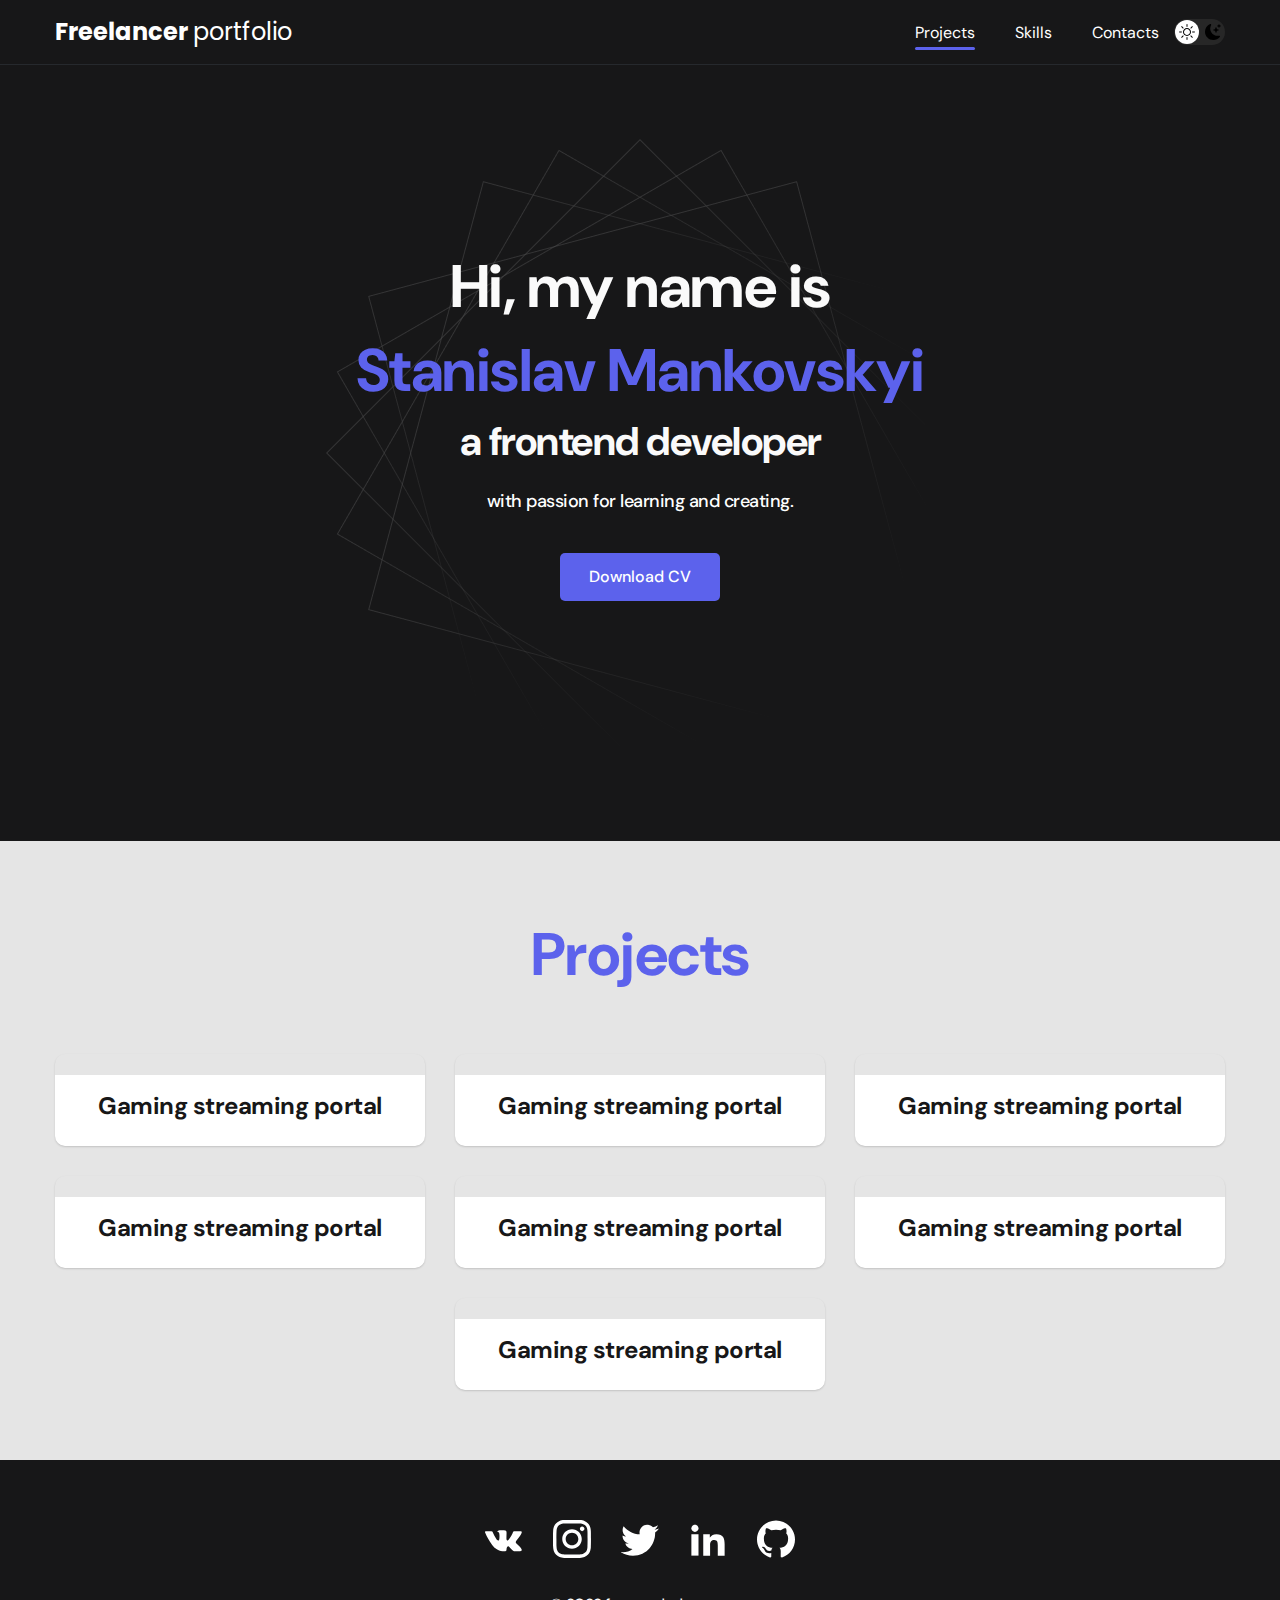
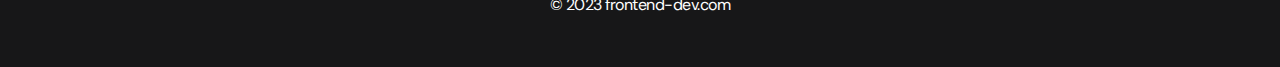
==== index.html @ e9ca7c25 "three-pages" ====
<!DOCTYPE html>
<html lang="en">
  <head>
    <meta charset="UTF-8" />
    <meta http-equiv="X-UA-Compatible" content="IE=edge" />
    <meta name="viewport" content="width=device-width, initial-scale=1.0" />
    <title>My resume</title>
    <link rel="stylesheet" href="./css/style.css" />
  </head>
  <body>
    <header class="header">
      <nav class="nav">
        <div class="container">
          <div class="nav__row">
            <a class="nav__icon" href="/index.html">
              <span class="nav__icon nav__icon--left">Freelancer </span
              >portfolio</a
            >

            <ul class="nav__list nav__list--active">
              <li class="nav__item">
                <a class="nav__link nav__link--current" href="/projectPage.html"
                  >Projects</a
                >
              </li>
              <li class="nav__item">
                <a class="nav__link" href="/skills.html">Skills</a>
              </li>
              <li class="nav__item">
                <a class="nav__link" href="/contacts.html">Contacts</a>
              </li>
            </ul>
            <div class="hamburger hamburger--active">
              <span class="bar"></span>
              <span class="bar"></span>
              <span class="bar"></span>
            </div>
            <button class="theme-btn" type="button">
              <img
                src="/images/theme-icons/white.svg"
                alt=""
                class="theme-btn__icon"
              />
              <img
                src="/images/theme-icons/moon.svg"
                alt=""
                class="theme-btn__icon"
              />
            </button>
          </div>
        </div>
      </nav>
    </header>
    <main>
      <section class="hero">
        <div class="hero__wrap">
          <span class="hero__title">
            Hi, my name is
            <span class="hero__name">Stanislav Mankovskyi</span>
          </span>
          <h1 class="hero__title hero__title--small">a frontend developer</h1>
          <p class="hero__bottom">with passion for learning and creating.</p>

          <button class="button">Download CV</button>
        </div>
      </section>
      <section class="projects">
        <div class="container">
          <h2 class="projects__title">Projects</h2>
          <ul class="projects__list">
            <li class="projects__item">
              <a href="#" class="projects__link">
                <div class="thumb">
                  <img
                    src="https://images.pexels.com/photos/33492/cat-red-cute-mackerel.jpg?auto=compress&cs=tinysrgb&h=480&w=640"
                    alt=""
                    class="projects__img"
                  />
                  <div class="projects-wrap__name">
                    <p class="projects__name">Gaming streaming portal</p>
                  </div>
                </div>
              </a>
            </li>
            <li class="projects__item">
              <a href="#" class="projects__link">
                <div class="thumb">
                  <img
                    src="https://images.pexels.com/photos/33492/cat-red-cute-mackerel.jpg?auto=compress&cs=tinysrgb&h=480&w=640"
                    alt=""
                    class="projects__img"
                  />
                  <div class="projects-wrap__name">
                    <p class="projects__name">Gaming streaming portal</p>
                  </div>
                </div>
              </a>
            </li>
            <li class="projects__item">
              <a href="#" class="projects__link">
                <div class="thumb">
                  <img
                    src="https://images.pexels.com/photos/33492/cat-red-cute-mackerel.jpg?auto=compress&cs=tinysrgb&h=480&w=640"
                    alt=""
                    class="projects__img"
                  />
                  <div class="projects-wrap__name">
                    <p class="projects__name">Gaming streaming portal</p>
                  </div>
                </div>
              </a>
            </li>
            <li class="projects__item">
              <a href="#" class="projects__link">
                <div class="thumb">
                  <img
                    src="https://images.pexels.com/photos/33492/cat-red-cute-mackerel.jpg?auto=compress&cs=tinysrgb&h=480&w=640"
                    alt=""
                    class="projects__img"
                  />
                  <div class="projects-wrap__name">
                    <p class="projects__name">Gaming streaming portal</p>
                  </div>
                </div>
              </a>
            </li>
            <li class="projects__item">
              <a href="#" class="projects__link">
                <div class="thumb">
                  <img
                    src="https://images.pexels.com/photos/33492/cat-red-cute-mackerel.jpg?auto=compress&cs=tinysrgb&h=480&w=640"
                    alt=""
                    class="projects__img"
                  />
                  <div class="projects-wrap__name">
                    <p class="projects__name">Gaming streaming portal</p>
                  </div>
                </div>
              </a>
            </li>
            <li class="projects__item">
              <a href="#" class="projects__link">
                <div class="thumb">
                  <img
                    src="https://images.pexels.com/photos/33492/cat-red-cute-mackerel.jpg?auto=compress&cs=tinysrgb&h=480&w=640"
                    alt=""
                    class="projects__img"
                  />
                  <div class="projects-wrap__name">
                    <p class="projects__name">Gaming streaming portal</p>
                  </div>
                </div>
              </a>
            </li>
            <li class="projects__item">
              <a href="#" class="projects__link">
                <div class="thumb">
                  <img
                    src="https://images.pexels.com/photos/33492/cat-red-cute-mackerel.jpg?auto=compress&cs=tinysrgb&h=480&w=640"
                    alt=""
                    class="projects__img"
                  />
                  <div class="projects-wrap__name">
                    <p class="projects__name">Gaming streaming portal</p>
                  </div>
                </div>
              </a>
            </li>
          </ul>
        </div>
      </section>
    </main>
    <footer class="footer">
      <ul class="footer-socials-list">
        <li class="footer-socials-list__item">
          <a href="#" class="footer-socials-list__link">
            <svg class="footer-socials-list__icon" width="38" height="38">
              <use href="./images/symbol-defs.svg#icon-vk"></use>
            </svg>
          </a>
        </li>
        <li class="footer-socials-list__item">
          <a href="#" class="footer-socials-list__link">
            <svg class="footer-socials-list__icon" width="38" height="38">
              <use href="./images/symbol-defs.svg#icon-instagram"></use>
            </svg>
          </a>
        </li>
        <li class="footer-socials-list__item">
          <a href="#" class="footer-socials-list__link">
            <svg class="footer-socials-list__icon" width="38" height="38">
              <use href="./images/symbol-defs.svg#icon-twitter"></use>
            </svg>
          </a>
        </li>
        <li class="footer-socials-list__item">
          <a href="#" class="footer-socials-list__link">
            <svg class="footer-socials-list__icon" width="38" height="38">
              <use href="./images/symbol-defs.svg#icon-linkedin2"></use>
            </svg>
          </a>
        </li>
        <li class="footer-socials-list__item">
          <a href="#" class="footer-socials-list__link">
            <svg class="footer-socials-list__icon" width="38" height="38">
              <use href="./images/symbol-defs.svg#icon-github"></use>
            </svg>
          </a>
        </li>
      </ul>
      <p class="footer__year">© 2023 frontend-dev.com</p>
    </footer>
    <script src="/script.js"></script>
  </body>
</html>
---- css/style.css ----
@import "./reset.css";
@import url("https://fonts.googleapis.com/css2?family=DM+Sans:wght@400;500;700&family=Poppins:wght@400;500;700&display=swap");

/* font-family: 'DM Sans', sans-serif;
font-family: 'Poppins', sans-serif; */

:root {
  /* colors */
  --dark-bg-color-text: #171718;
  --white-bg-color: #e5e5e5;
  --title-color-btn: #5c62ec;
  --white-color: #ffffff;

  /* fonts */
}

html,
body {
  font-family: "DM Sans", sans-serif;
  letter-spacing: -0.5px;
}
.container {
  margin: 0 auto;
  padding: 0 15px;
  max-width: 1200px;
}

.header {
  background-color: var(--dark-bg-color-text);
}

.nav {
  border-bottom: 1px solid #26292d;
  letter-spacing: normal;
}
.nav__row {
  display: flex;
  align-items: center;
  justify-content: flex-end;
}

.nav__icon {
  margin-right: auto;
  padding-top: 20px;
  padding-bottom: 20px;
  color: var(--white-color);
  font-family: "Poppins";
  font-style: normal;
  font-weight: 400;
  font-size: 24px;
  line-height: 1;
}
.nav__icon--left {
  font-weight: 700;
}

.nav__list {
  display: flex;
  gap: 40px;
}

.nav__item {
  padding-top: 20px;
  padding-bottom: 20px;
}
/* .nav__item:not(:last-child) {
  margin-right: 40px;
} */

.nav__link {
  position: relative;
  padding-top: 20px;
  padding-bottom: 20px;
  color: var(--white-color);
  transition: opacity 250ms cubic-bezier(0.4, 0, 0.2, 1);
}
.nav__link:hover {
  opacity: 0.8;
}

.nav__link--current::after {
  content: "";
  border-radius: 2px;
  position: absolute;
  margin-top: 4px;
  display: block;
  width: 100%;
  height: 3px;
  background-color: var(--title-color-btn);
}

@media screen and (max-width: 768px) {
  .nav__link--current::after {
    display: none;
  }
}

.hero {
  padding-top: 180px;
  padding-bottom: 240px;
  background-color: var(--dark-bg-color-text);
  background-image: url(/images/abstract.png);
  background-size: auto;
  background-position: center center;
  background-repeat: no-repeat;
}
.hero__wrap {
  text-align: center;
  margin: 0 auto;

  max-width: 630px;
}

.hero__title {
  font-style: normal;
  font-weight: 700;
  font-size: 60px;
  line-height: 84px;
  color: #fafafa;
}

.hero__name {
  color: var(--title-color-btn);
}
.hero__title--small {
  font-size: 40px;
  line-height: 56px;
}

.hero__bottom {
  margin-top: 20px;
  font-weight: 500;
  color: var(--white-color);
  font-size: 18px;
  line-height: 24px;
}

.button {
  padding: 12px 28px;
  margin-top: 40px;
  min-width: 160px;
  border-radius: 5px;
  font-weight: 500;
  font-size: 16px;
  line-height: 24px;
  color: var(--white-color);
  background-color: var(--title-color-btn);
  transition: opacity 250ms cubic-bezier(0.4, 0, 0.2, 1);
}

.button:hover {
  opacity: 0.8;
}
.button:active {
  position: relative;
  top: 1px;
}

.projects {
  background-color: var(--white-bg-color);
  padding-top: 75px;
  padding-bottom: 70px;
}

.projects__title {
  margin-bottom: 60px;
  font-weight: 700;
  font-size: 60px;
  line-height: 78px;
  text-align: center;
  color: #5c62ec;
}
.projects__list {
  display: flex;
  justify-content: center;
  flex-wrap: wrap;
  gap: 30px;
}

.projects__item {
  flex-basis: calc((100% - 60px) / 3);
}

.thumb {
  box-shadow: 0 1px 2px rgba(0, 0, 0, 0.15);
  transition: box-shadow 0.3s ease-in-out;
  border-radius: 10px;
  overflow: hidden;
  min-width: 370px;
}
.thumb:hover {
  box-shadow: 0 5px 15px rgba(0, 0, 0, 0.3);
}
.projects-wrap__name {
  text-align: center;
  border-bottom-left-radius: 10px;
  border-bottom-right-radius: 10px;
  background-color: var(--white-color);
  padding: 15px 0 25px 0;
  font-weight: 700;
  font-size: 24px;
  line-height: 31px;

  color: #171718;
}

.footer {
  padding-top: 60px;
  padding-bottom: 50px;
  background-color: var(--dark-bg-color-text);
}

.footer-socials-list {
  display: flex;
  justify-content: center;
}

.footer-socials-list__item:not(:last-child) {
  margin-right: 30px;
}

.footer-socials-list__link {
  /* width: 100%;
  height: 100%;
  border-radius: 50%; */
  color: var(--white-color);
  /* transition: background-color 250ms cubic-bezier(0.4, 0, 0.2, 1); */
}

.footer-socials-list__icon {
  fill: var(--white-color);
  /* fill: currentColor; */
}

.footer__year {
  margin-top: 30px;
  color: var(--white-color);
  font-weight: 400;
  font-size: 16px;
  line-height: 24px;
  text-align: center;
}

/* Skills__CSS */

.skills {
  background-color: var(--white-bg-color);

  padding-top: 70px;
  padding-bottom: 360px;
}

.section-title {
  font-weight: 700;
  font-size: 60px;
  line-height: 78px;

  text-align: center;

  color: #5c62ec;
}

.section-title__point {
  font-weight: 700;
  font-size: 40px;
  line-height: 52px;

  text-align: center;
  margin-top: 40px;
  color: var(--dark-bg-color-text);
}

.section-title__text {
  display: block;
  margin: 0 auto;
  width: 571px;
  font-weight: 400;
  font-size: 18px;
  line-height: 27px;
  margin-top: 20px;
  text-align: center;

  color: var(--dark-bg-color-text);
}
.section-title__text--color {
  color: var(--title-color-btn);
}

.contacts {
  background-color: var(--white-bg-color);

  padding-top: 70px;
  padding-bottom: 250px;
}

.project {
  padding: 70px 0;
  background-color: var(--white-bg-color);
}
.project-details {
  /* text-align: center; */
  display: flex;
  flex-direction: column;
  /* align-items: center; */
}

.project-ditals__cover {
  max-width: 100%;
  margin-top: 40px;
  box-shadow: (0px 5px 35px rgba(0, 0, 0, 0.25));
  border-radius: 10px;
}

.project-ditales__descript {
  margin: 40px 30px;
  font-weight: 700;
  font-size: 24px;
  line-height: 31px;

  text-align: center;
}

.buton-outline {
  margin: 0 auto;
  font-weight: 500;
  font-size: 16px;
  line-height: 0.15;
  border: 1px solid #000000;
  border-radius: 5px;
  max-width: 169px;
  display: flex;
  column-gap: 10px;
  align-items: center;
  background-color: var(--white-color);
  padding: 12px 20px;
  transition: opacity 250ms cubic-bezier(0.4, 0, 0.2, 1);
}
.buton-outline:hover {
  opacity: 0.8;
}
.buton-outline:active {
  color: var(--dark-bg-color-text);
  position: relative;
  top: 1px;
}

.theme-btn {
  margin-left: 15px;
  display: flex;
  position: relative;

  width: 51px;
  height: 26px;
  background-color: #272727;
  border-radius: 50px;
}

.theme-btn__icon {
  position: relative;

  padding: 5px;
}

.theme-btn::before {
  content: "";
  position: absolute;
  top: 1px;
  left: 1px;

  border-radius: 50%;
  display: block;
  width: 24px;
  height: 24px;
  background-color: var(--white-color);
  transition: transform 250ms cubic-bezier(0.4, 0, 0.2, 1);
}

.theme-btn--active::before {
  transform: translateX(26px);
}

.hamburger {
  display: none;
  cursor: pointer;
}

.bar {
  display: block;
  width: 25px;
  height: 3px;
  margin: 5px auto;
  transition: all 250ms cubic-bezier(0.4, 0, 0.2, 1);

  background-color: var(--white-color);
}
@media screen and (max-width: 768px) {
  .hamburger {
    display: block;
  }
}
.hamburger--active .bar:nth-child(2) {
  opacity: 0;
}
.hamburger--active .bar:nth-child(1) {
  transform: translateY(8px) rotate(45deg);
}
.hamburger--active .bar:nth-child(3) {
  transform: translateY(-8px) rotate(-45deg);
}

@media screen and (max-width: 768px) {
  .nav__list {
    position: fixed;
    left: -100%;
    top: 70px;
    flex-direction: column;
    background-color: var(--dark-bg-color-text);
    width: 100%;
    text-align: center;
    transition: 250ms cubic-bezier(0.4, 0, 0.2, 1);
  }
}

@media screen and (max-width: 768px) {
  .nav__item {
    margin: 16px 0;
    padding: 0;
  }
}

.nav__list--active {
  left: 0;
}
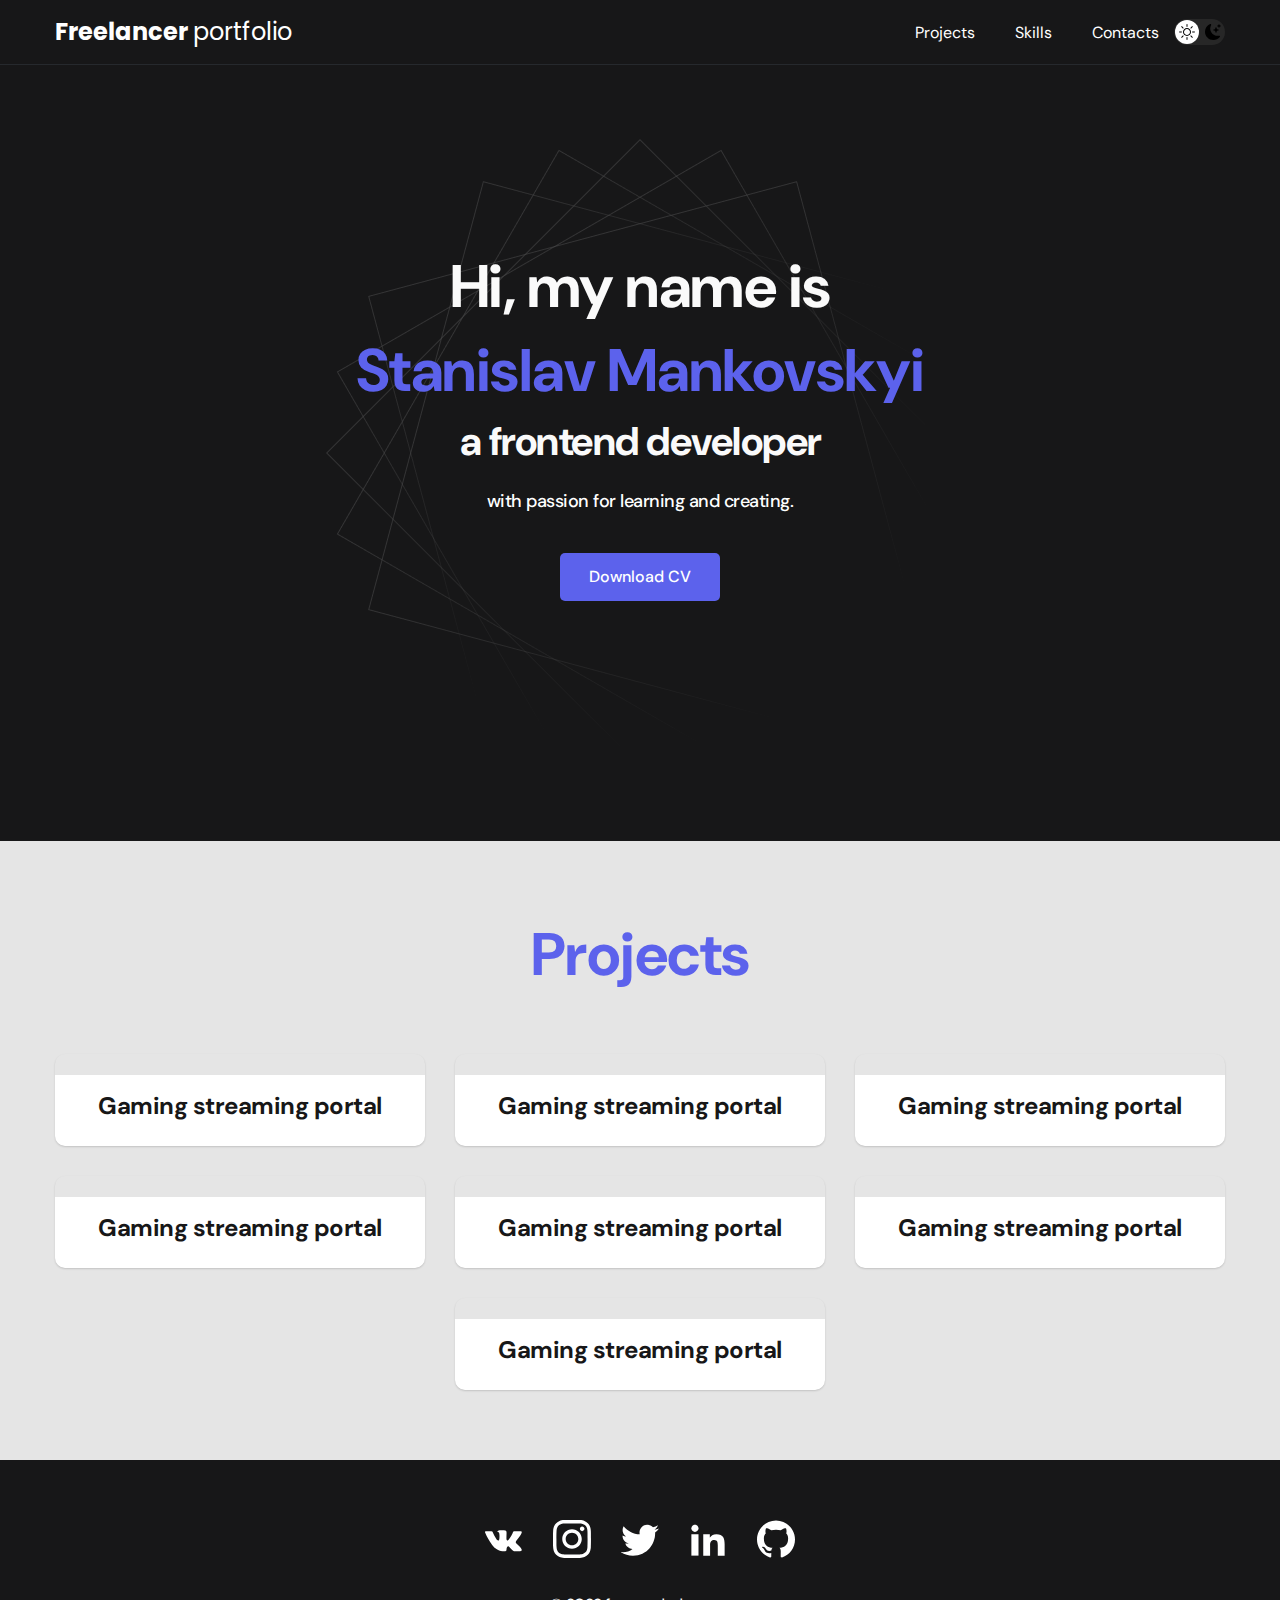
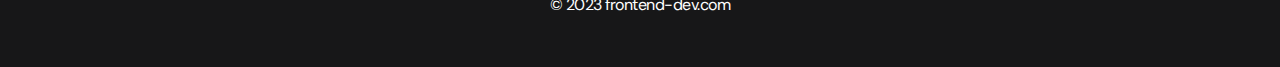
==== commit f769a0e9: "dark-theme" ====
--- a/index.html
+++ b/index.html
@@ -12,16 +12,14 @@
       <nav class="nav">
         <div class="container">
           <div class="nav__row">
-            <a class="nav__icon" href="/index.html">
+            <a class="nav__icon" href=".//index.html">
               <span class="nav__icon nav__icon--left">Freelancer </span
               >portfolio</a
             >
 
-            <ul class="nav__list nav__list--active">
+            <ul class="nav__list">
               <li class="nav__item">
-                <a class="nav__link nav__link--current" href="/projectPage.html"
-                  >Projects</a
-                >
+                <a class="nav__link" href="/projectPage.html">Projects</a>
               </li>
               <li class="nav__item">
                 <a class="nav__link" href="/skills.html">Skills</a>
@@ -30,19 +28,19 @@
                 <a class="nav__link" href="/contacts.html">Contacts</a>
               </li>
             </ul>
-            <div class="hamburger hamburger--active">
+            <div class="hamburger">
               <span class="bar"></span>
               <span class="bar"></span>
               <span class="bar"></span>
             </div>
             <button class="theme-btn" type="button">
               <img
-                src="/images/theme-icons/white.svg"
+                src=".//images/theme-icons/white.svg"
                 alt=""
                 class="theme-btn__icon"
               />
               <img
-                src="/images/theme-icons/moon.svg"
+                src=".//images/theme-icons/moon.svg"
                 alt=""
                 class="theme-btn__icon"
               />
--- a/css/style.css
+++ b/css/style.css
@@ -6,18 +6,36 @@
 
 :root {
   /* colors */
-  --dark-bg-color-text: #171718;
-  --white-bg-color: #e5e5e5;
-  --title-color-btn: #5c62ec;
+  --dark-main-color: #171718;
+  --white-main-color: #e5e5e5;
+  --accent-color: #5c62ec;
   --white-color: #ffffff;
 
-  /* fonts */
+  --dark-theme-bg-color: #212121;
+  --dark-theme-title: #ffffff;
+
+  /* whiteTheme */
+  --section-title: var(--accent-color);
+  --bcg-color: var(--white-main-color);
+  --title-color: var(--accent-color);
+  --text-color: var(--dark-main-color);
+
+  /* darkTheme */
+}
+
+.dark-theme {
+  --section-title: var(--white-color);
+  --bcg-color: var(--dark-theme-bg-color);
+  --title-color: var(--white-color);
+  --text-color: var(--white-color);
 }
 
 html,
 body {
   font-family: "DM Sans", sans-serif;
   letter-spacing: -0.5px;
+  background-color: var(--bcg-color);
+  color: var(--text-color);
 }
 .container {
   margin: 0 auto;
@@ -26,7 +44,7 @@
 }
 
 .header {
-  background-color: var(--dark-bg-color-text);
+  background-color: var(--dark-main-color);
 }
 
 .nav {
@@ -86,7 +104,7 @@
   display: block;
   width: 100%;
   height: 3px;
-  background-color: var(--title-color-btn);
+  background-color: var(--accent-color);
 }
 
 @media screen and (max-width: 768px) {
@@ -98,7 +116,7 @@
 .hero {
   padding-top: 180px;
   padding-bottom: 240px;
-  background-color: var(--dark-bg-color-text);
+  background-color: var(--dark-main-color);
   background-image: url(/images/abstract.png);
   background-size: auto;
   background-position: center center;
@@ -120,7 +138,7 @@
 }
 
 .hero__name {
-  color: var(--title-color-btn);
+  color: var(--accent-color);
 }
 .hero__title--small {
   font-size: 40px;
@@ -144,7 +162,7 @@
   font-size: 16px;
   line-height: 24px;
   color: var(--white-color);
-  background-color: var(--title-color-btn);
+  background-color: var(--accent-color);
   transition: opacity 250ms cubic-bezier(0.4, 0, 0.2, 1);
 }
 
@@ -157,7 +175,7 @@
 }
 
 .projects {
-  background-color: var(--white-bg-color);
+  background-color: var(--bcg-color);
   padding-top: 75px;
   padding-bottom: 70px;
 }
@@ -168,7 +186,7 @@
   font-size: 60px;
   line-height: 78px;
   text-align: center;
-  color: #5c62ec;
+  color: var(--section-title);
 }
 .projects__list {
   display: flex;
@@ -207,7 +225,7 @@
 .footer {
   padding-top: 60px;
   padding-bottom: 50px;
-  background-color: var(--dark-bg-color-text);
+  background-color: var(--dark-main-color);
 }
 
 .footer-socials-list {
@@ -244,7 +262,7 @@
 /* Skills__CSS */
 
 .skills {
-  background-color: var(--white-bg-color);
+  /* background-color: var(--white-bg-color); */
 
   padding-top: 70px;
   padding-bottom: 360px;
@@ -257,7 +275,7 @@
 
   text-align: center;
 
-  color: #5c62ec;
+  color: var(--title-color);
 }
 
 .section-title__point {
@@ -267,7 +285,7 @@
 
   text-align: center;
   margin-top: 40px;
-  color: var(--dark-bg-color-text);
+  color: var(--text-color);
 }
 
 .section-title__text {
@@ -280,14 +298,14 @@
   margin-top: 20px;
   text-align: center;
 
-  color: var(--dark-bg-color-text);
+  color: var(--text-color);
 }
 .section-title__text--color {
-  color: var(--title-color-btn);
+  color: var(--text-color);
 }
 
 .contacts {
-  background-color: var(--white-bg-color);
+  /* background-color: var(--white-bg-color); */
 
   padding-top: 70px;
   padding-bottom: 250px;
@@ -295,7 +313,7 @@
 
 .project {
   padding: 70px 0;
-  background-color: var(--white-bg-color);
+  /* background-color: var(--white-bg-color); */
 }
 .project-details {
   /* text-align: center; */
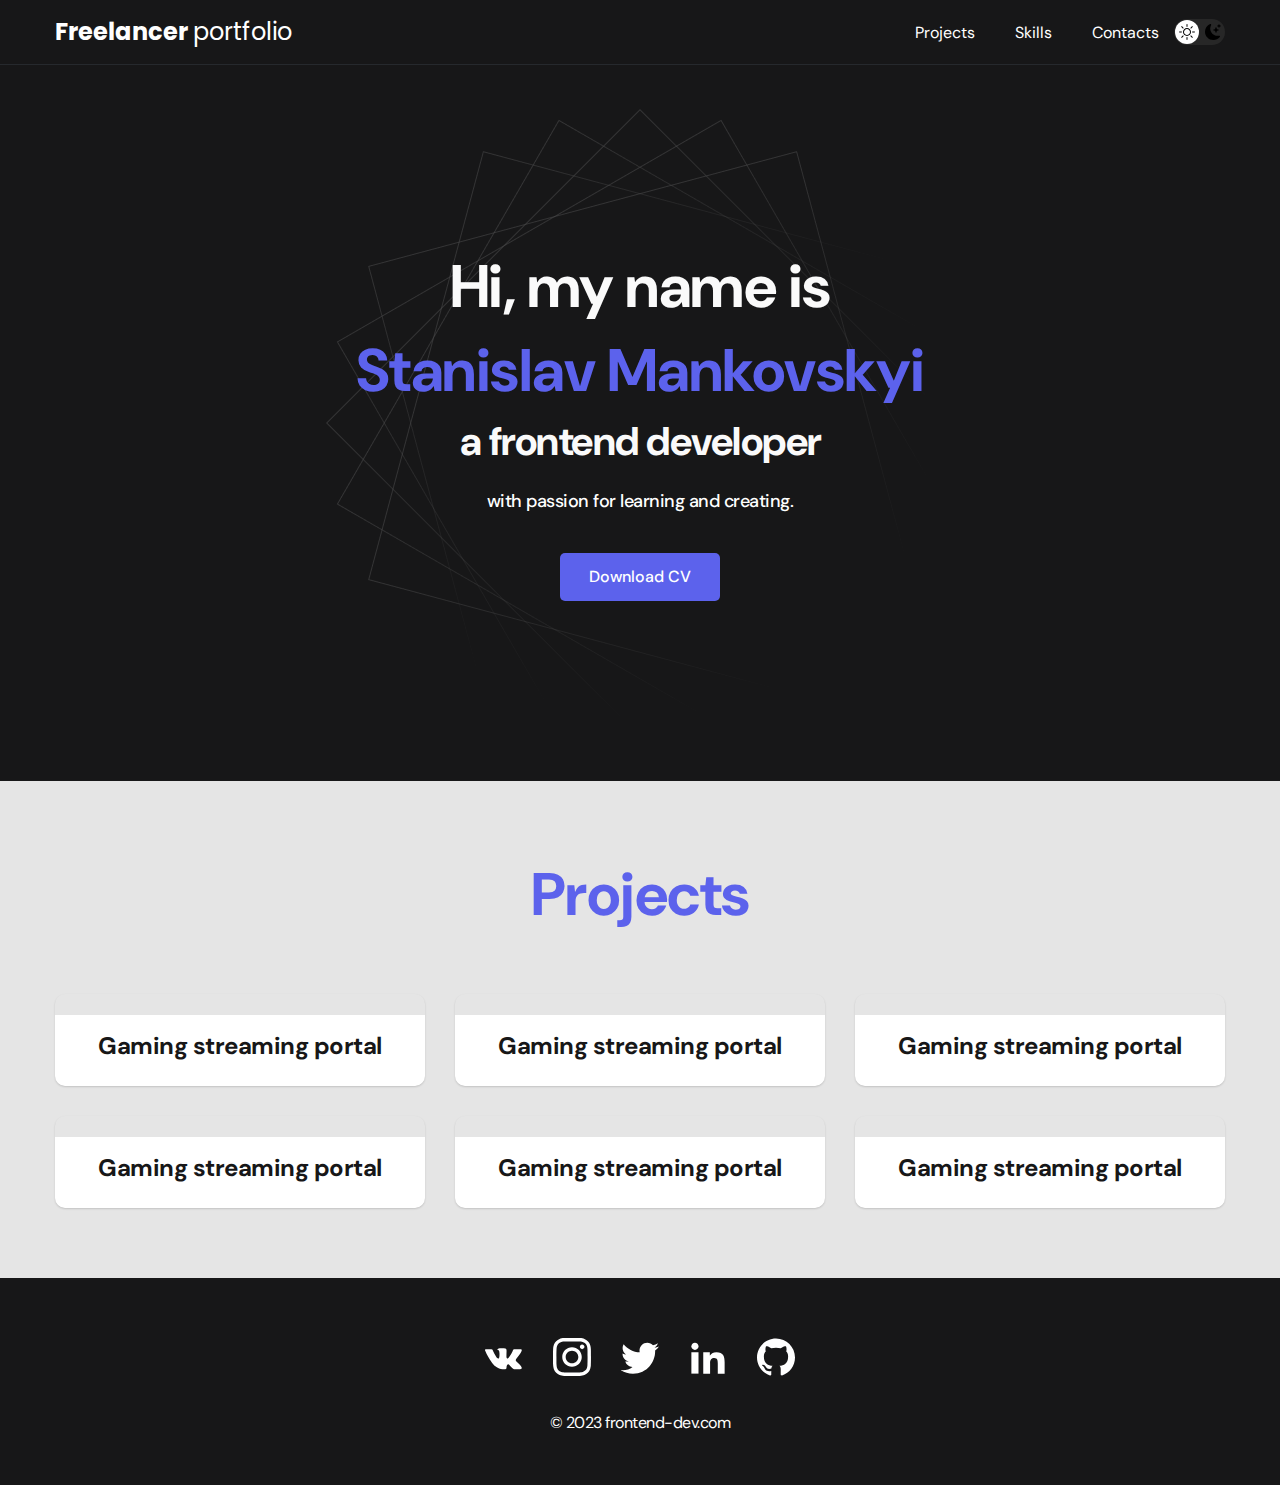
==== commit 47e16c24: "padd" ====
--- a/index.html
+++ b/index.html
@@ -12,20 +12,20 @@
       <nav class="nav">
         <div class="container">
           <div class="nav__row">
-            <a class="nav__icon" href=".//index.html">
+            <a class="nav__icon" href="./index.html">
               <span class="nav__icon nav__icon--left">Freelancer </span
               >portfolio</a
             >
 
             <ul class="nav__list">
               <li class="nav__item">
-                <a class="nav__link" href="/projectPage.html">Projects</a>
+                <a class="nav__link" href="./projectPage.html">Projects</a>
               </li>
               <li class="nav__item">
-                <a class="nav__link" href="/skills.html">Skills</a>
+                <a class="nav__link" href="./skills.html">Skills</a>
               </li>
               <li class="nav__item">
-                <a class="nav__link" href="/contacts.html">Contacts</a>
+                <a class="nav__link" href="./contacts.html">Contacts</a>
               </li>
             </ul>
             <div class="hamburger">
@@ -66,20 +66,6 @@
         <div class="container">
           <h2 class="projects__title">Projects</h2>
           <ul class="projects__list">
-            <li class="projects__item">
-              <a href="#" class="projects__link">
-                <div class="thumb">
-                  <img
-                    src="https://images.pexels.com/photos/33492/cat-red-cute-mackerel.jpg?auto=compress&cs=tinysrgb&h=480&w=640"
-                    alt=""
-                    class="projects__img"
-                  />
-                  <div class="projects-wrap__name">
-                    <p class="projects__name">Gaming streaming portal</p>
-                  </div>
-                </div>
-              </a>
-            </li>
             <li class="projects__item">
               <a href="#" class="projects__link">
                 <div class="thumb">
@@ -208,6 +194,6 @@
       </ul>
       <p class="footer__year">© 2023 frontend-dev.com</p>
     </footer>
-    <script src="/script.js"></script>
+    <script src="./script.js"></script>
   </body>
 </html>
--- a/css/style.css
+++ b/css/style.css
@@ -23,7 +23,7 @@
   /* darkTheme */
 }
 
-.dark-theme {
+.dark {
   --section-title: var(--white-color);
   --bcg-color: var(--dark-theme-bg-color);
   --title-color: var(--white-color);
@@ -36,6 +36,7 @@
   letter-spacing: -0.5px;
   background-color: var(--bcg-color);
   color: var(--text-color);
+  transition: background-color 250ms cubic-bezier(0.4, 0, 0.2, 1);
 }
 .container {
   margin: 0 auto;
@@ -115,7 +116,7 @@
 
 .hero {
   padding-top: 180px;
-  padding-bottom: 240px;
+  padding-bottom: 180px;
   background-color: var(--dark-main-color);
   background-image: url(/images/abstract.png);
   background-size: auto;
@@ -291,7 +292,7 @@
 .section-title__text {
   display: block;
   margin: 0 auto;
-  width: 571px;
+  max-width: 571px;
   font-weight: 400;
   font-size: 18px;
   line-height: 27px;
